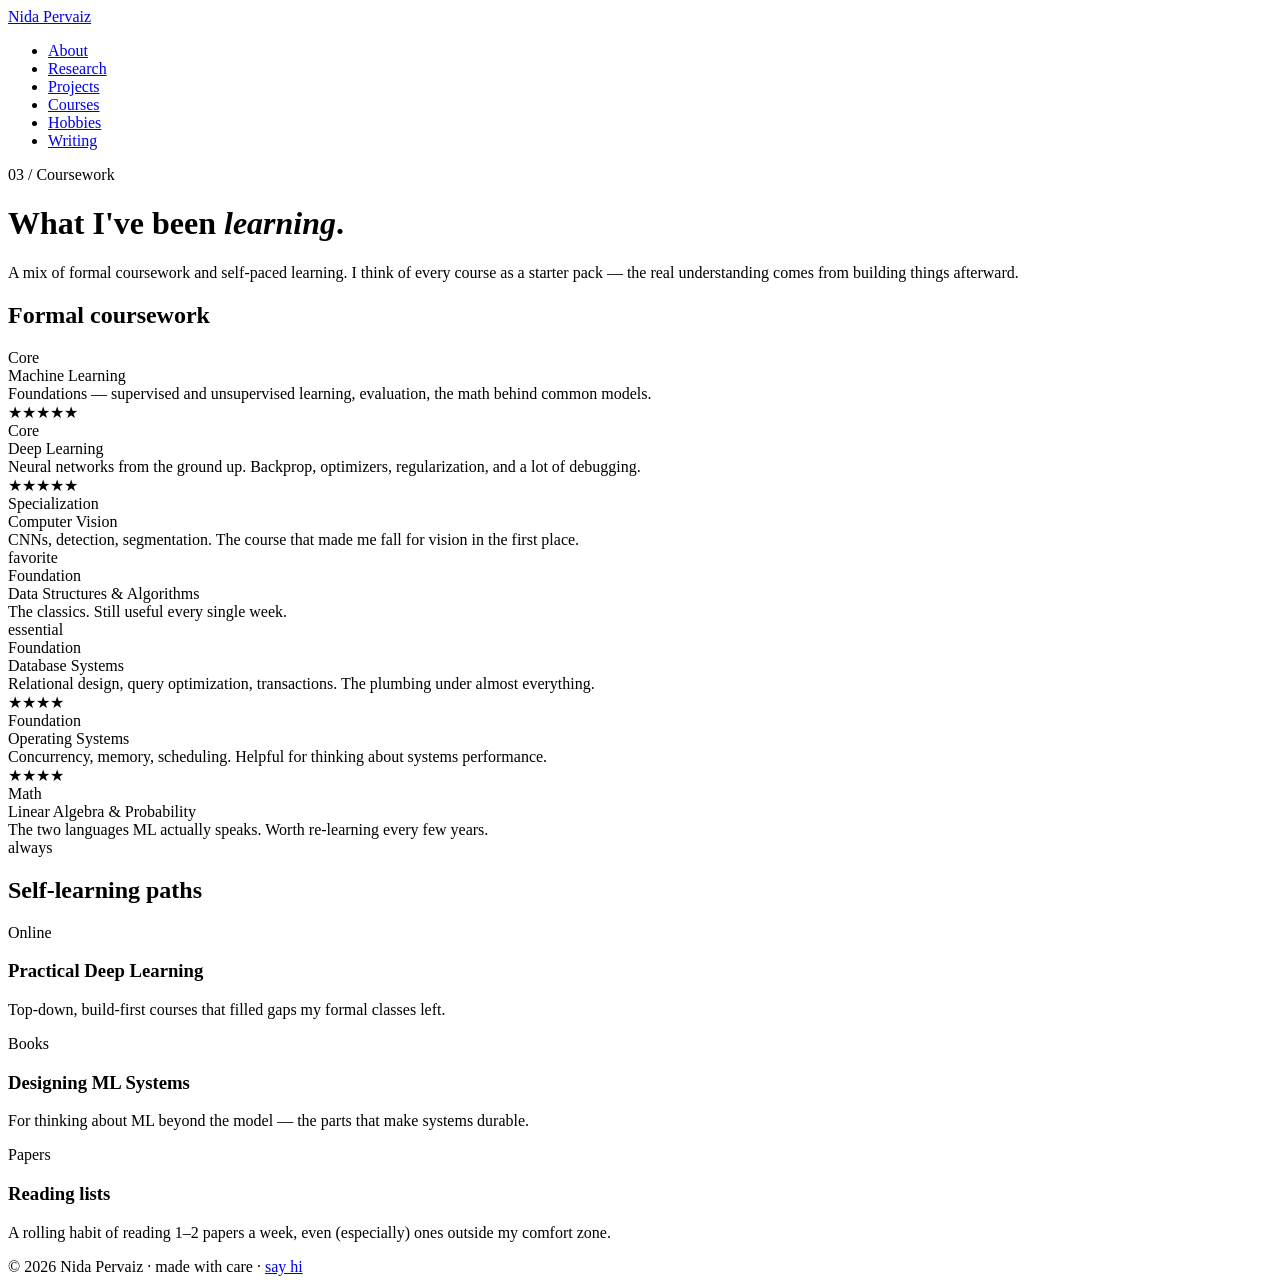
==== courses.html @ e3611ffe "Add files via upload" ====
<!DOCTYPE html>
<html lang="en">
<head>
  <meta charset="UTF-8">
  <meta name="viewport" content="width=device-width, initial-scale=1.0">
  <title>Courses — Nida Pervaiz</title>
  <link rel="stylesheet" href="styles.css">
</head>
<body>

  <nav class="nav">
    <a href="index.html" class="nav-logo"><span class="dot"></span> Nida Pervaiz</a>
    <ul class="nav-links">
      <li><a href="index.html">About</a></li>
      <li><a href="research.html">Research</a></li>
      <li><a href="projects.html">Projects</a></li>
      <li><a href="courses.html" class="active">Courses</a></li>
      <li><a href="hobbies.html">Hobbies</a></li>
      <li><a href="writing.html">Writing</a></li>
    </ul>
  </nav>

  <main>
    <span class="eyebrow fade-up">03 / Coursework</span>
    <h1 class="page-title fade-up">What I've been <em>learning</em>.</h1>
    <p class="lead fade-up">A mix of formal coursework and self-paced learning. I think of every course as a starter pack — the real understanding comes from building things afterward.</p>

    <h2>Formal coursework</h2>
    <div class="list-block fade-up">
      <div class="list-row">
        <div class="meta">Core</div>
        <div>
          <div class="title">Machine Learning</div>
          <div class="desc">Foundations — supervised and unsupervised learning, evaluation, the math behind common models.</div>
        </div>
        <div class="badge">★★★★★</div>
      </div>
      <div class="list-row">
        <div class="meta">Core</div>
        <div>
          <div class="title">Deep Learning</div>
          <div class="desc">Neural networks from the ground up. Backprop, optimizers, regularization, and a lot of debugging.</div>
        </div>
        <div class="badge">★★★★★</div>
      </div>
      <div class="list-row">
        <div class="meta">Specialization</div>
        <div>
          <div class="title">Computer Vision</div>
          <div class="desc">CNNs, detection, segmentation. The course that made me fall for vision in the first place.</div>
        </div>
        <div class="badge">favorite</div>
      </div>
      <div class="list-row">
        <div class="meta">Foundation</div>
        <div>
          <div class="title">Data Structures & Algorithms</div>
          <div class="desc">The classics. Still useful every single week.</div>
        </div>
        <div class="badge">essential</div>
      </div>
      <div class="list-row">
        <div class="meta">Foundation</div>
        <div>
          <div class="title">Database Systems</div>
          <div class="desc">Relational design, query optimization, transactions. The plumbing under almost everything.</div>
        </div>
        <div class="badge">★★★★</div>
      </div>
      <div class="list-row">
        <div class="meta">Foundation</div>
        <div>
          <div class="title">Operating Systems</div>
          <div class="desc">Concurrency, memory, scheduling. Helpful for thinking about systems performance.</div>
        </div>
        <div class="badge">★★★★</div>
      </div>
      <div class="list-row">
        <div class="meta">Math</div>
        <div>
          <div class="title">Linear Algebra & Probability</div>
          <div class="desc">The two languages ML actually speaks. Worth re-learning every few years.</div>
        </div>
        <div class="badge">always</div>
      </div>
    </div>

    <h2>Self-learning paths</h2>
    <div class="card-grid">
      <div class="card">
        <span class="tag">Online</span>
        <h3>Practical Deep Learning</h3>
        <p>Top-down, build-first courses that filled gaps my formal classes left.</p>
      </div>
      <div class="card teal">
        <span class="tag">Books</span>
        <h3>Designing ML Systems</h3>
        <p>For thinking about ML beyond the model — the parts that make systems durable.</p>
      </div>
      <div class="card yellow">
        <span class="tag">Papers</span>
        <h3>Reading lists</h3>
        <p>A rolling habit of reading 1–2 papers a week, even (especially) ones outside my comfort zone.</p>
      </div>
    </div>
  </main>

  <footer>
    © 2026 Nida Pervaiz · made with care ·
    <a href="mailto:nidapervaiz17@gmail.com">say hi</a>
  </footer>

</body>
</html>
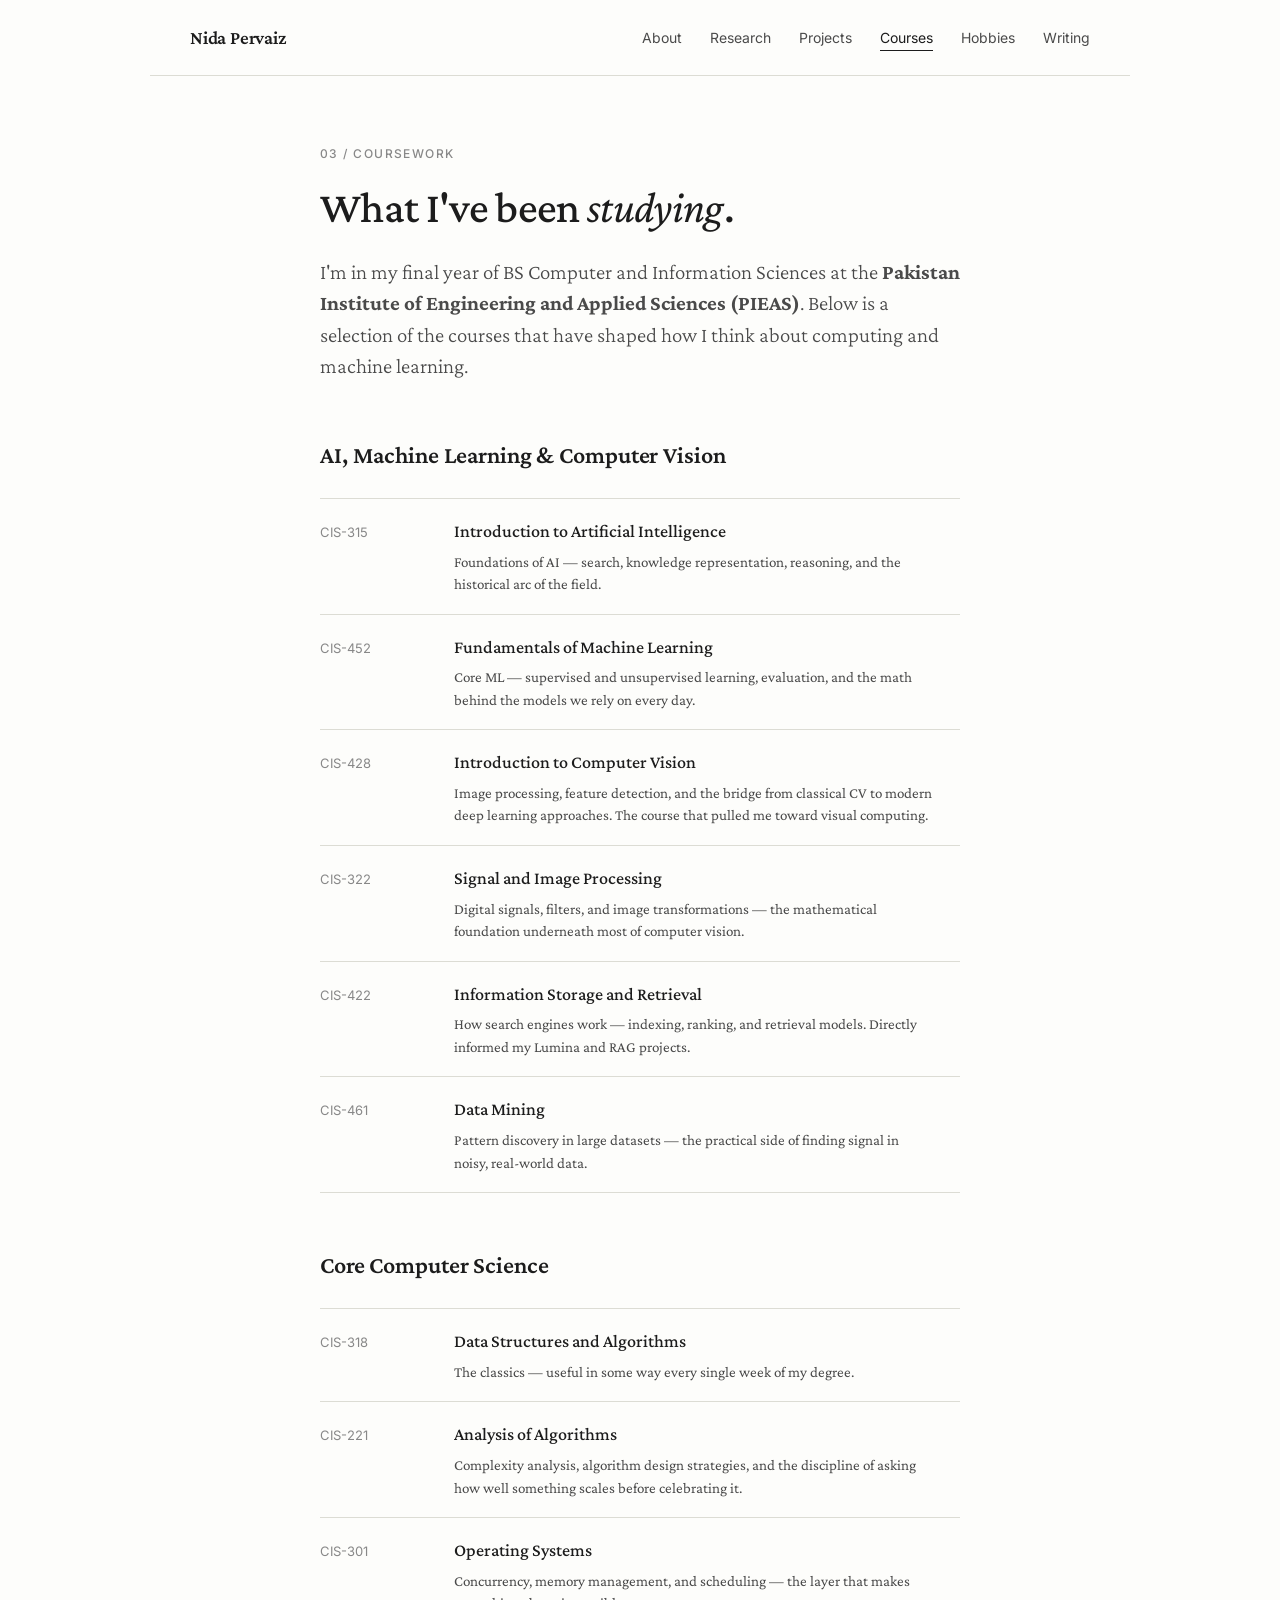
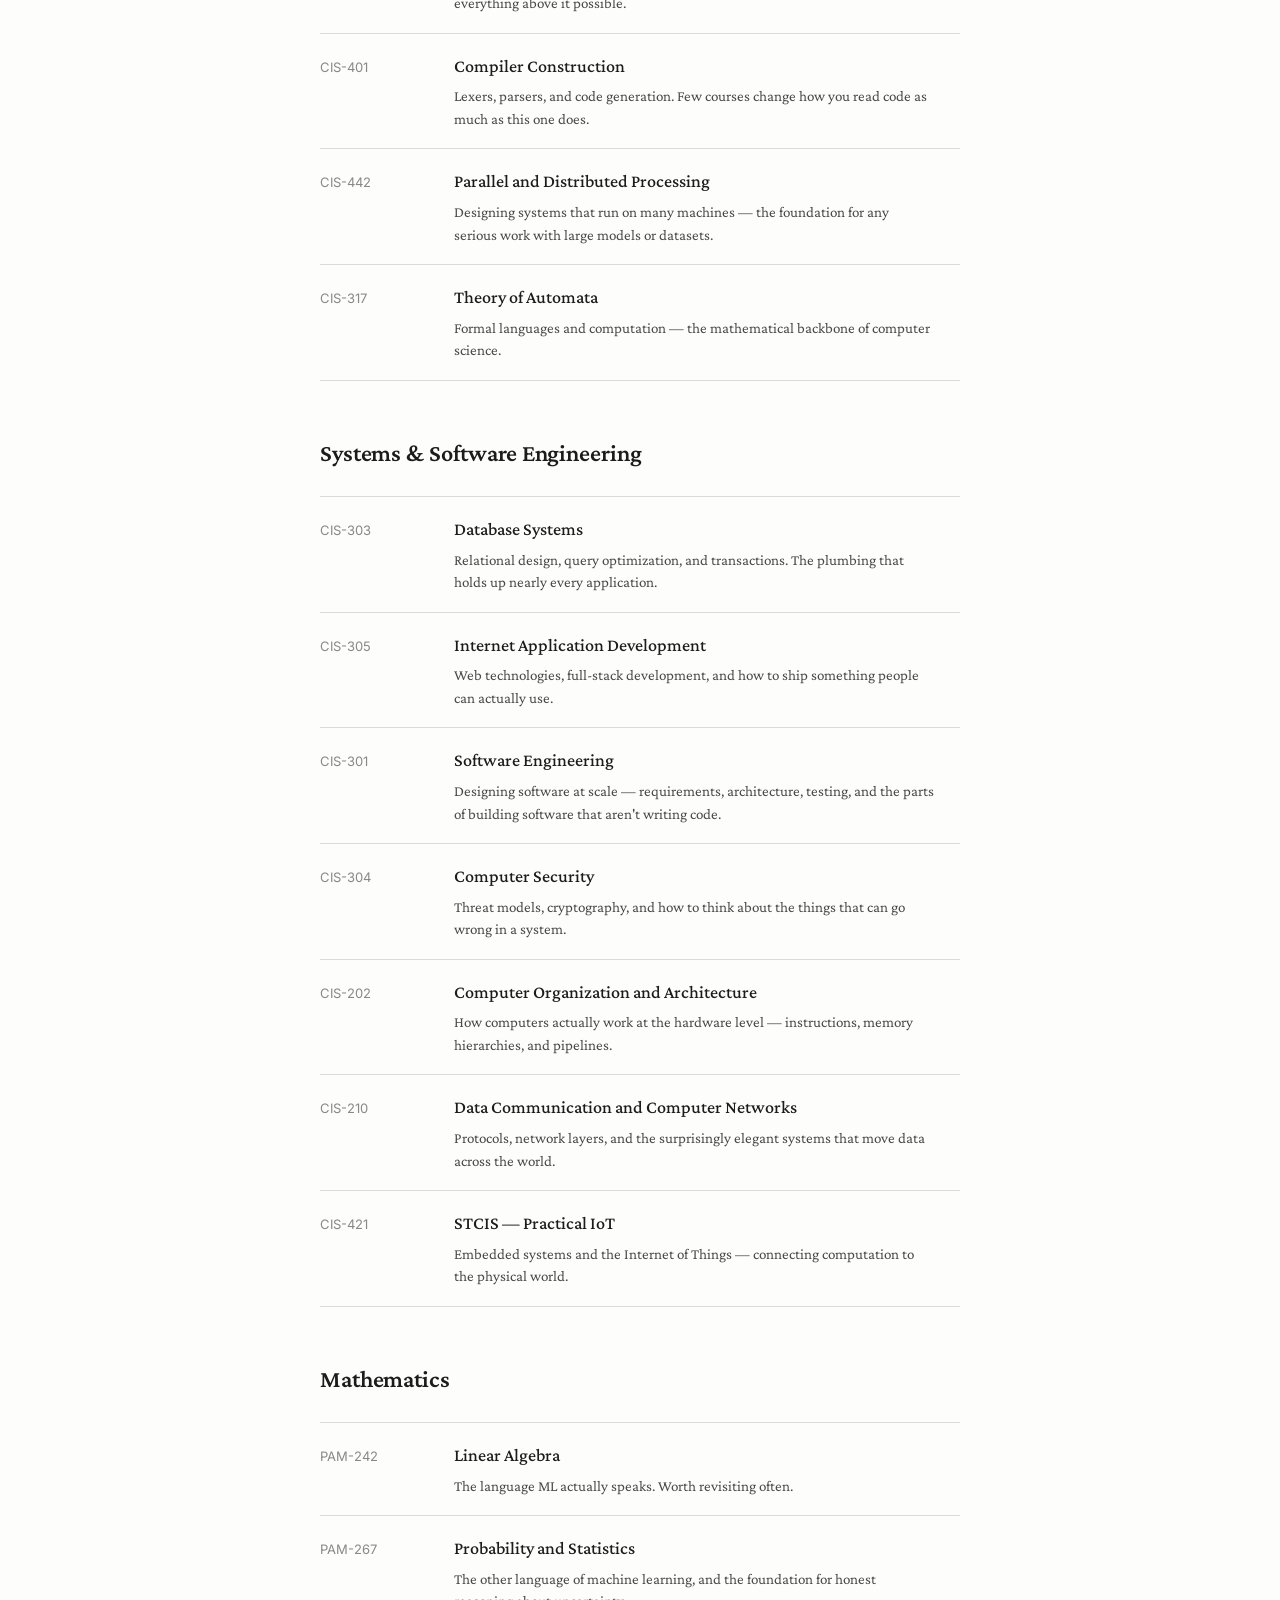
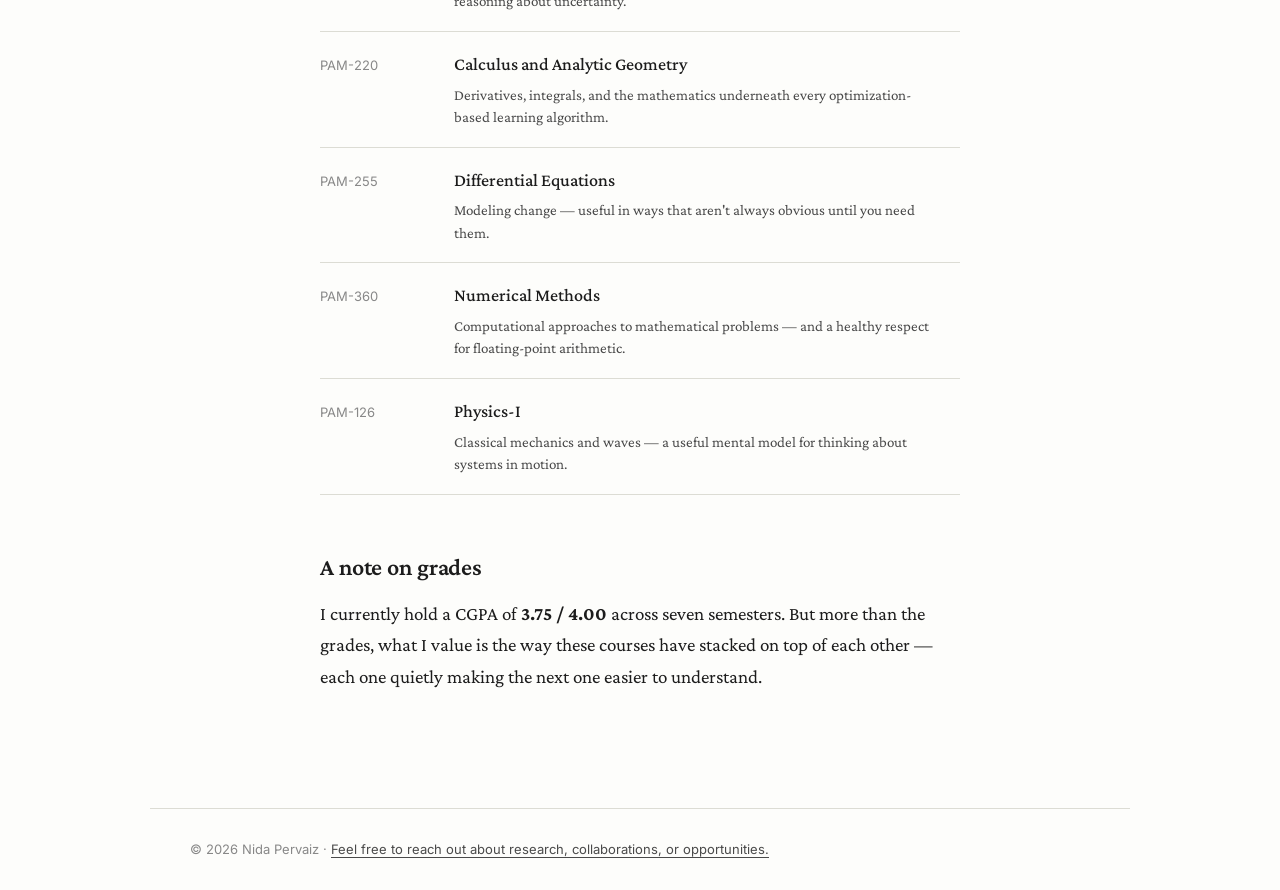
==== commit 1394cfe0: "Add files via upload" ====
--- a/courses.html
+++ b/courses.html
@@ -22,92 +22,207 @@
 
   <main>
     <span class="eyebrow fade-up">03 / Coursework</span>
-    <h1 class="page-title fade-up">What I've been <em>learning</em>.</h1>
-    <p class="lead fade-up">A mix of formal coursework and self-paced learning. I think of every course as a starter pack — the real understanding comes from building things afterward.</p>
-
-    <h2>Formal coursework</h2>
+    <h1 class="page-title fade-up">What I've been <em>studying</em>.</h1>
+    <p class="lead fade-up">I'm in my final year of BS Computer and Information Sciences at the <strong>Pakistan Institute of Engineering and Applied Sciences (PIEAS)</strong>. Below is a selection of the courses that have shaped how I think about computing and machine learning.</p>
+
+    <h2>AI, Machine Learning & Computer Vision</h2>
     <div class="list-block fade-up">
       <div class="list-row">
-        <div class="meta">Core</div>
-        <div>
-          <div class="title">Machine Learning</div>
-          <div class="desc">Foundations — supervised and unsupervised learning, evaluation, the math behind common models.</div>
-        </div>
-        <div class="badge">★★★★★</div>
-      </div>
-      <div class="list-row">
-        <div class="meta">Core</div>
-        <div>
-          <div class="title">Deep Learning</div>
-          <div class="desc">Neural networks from the ground up. Backprop, optimizers, regularization, and a lot of debugging.</div>
-        </div>
-        <div class="badge">★★★★★</div>
-      </div>
-      <div class="list-row">
-        <div class="meta">Specialization</div>
-        <div>
-          <div class="title">Computer Vision</div>
-          <div class="desc">CNNs, detection, segmentation. The course that made me fall for vision in the first place.</div>
-        </div>
-        <div class="badge">favorite</div>
-      </div>
-      <div class="list-row">
-        <div class="meta">Foundation</div>
-        <div>
-          <div class="title">Data Structures & Algorithms</div>
-          <div class="desc">The classics. Still useful every single week.</div>
-        </div>
-        <div class="badge">essential</div>
-      </div>
-      <div class="list-row">
-        <div class="meta">Foundation</div>
+        <div class="meta">CIS-315</div>
+        <div>
+          <div class="title">Introduction to Artificial Intelligence</div>
+          <div class="desc">Foundations of AI — search, knowledge representation, reasoning, and the historical arc of the field.</div>
+        </div>
+      </div>
+      <div class="list-row">
+        <div class="meta">CIS-452</div>
+        <div>
+          <div class="title">Fundamentals of Machine Learning</div>
+          <div class="desc">Core ML — supervised and unsupervised learning, evaluation, and the math behind the models we rely on every day.</div>
+        </div>
+      </div>
+      <div class="list-row">
+        <div class="meta">CIS-428</div>
+        <div>
+          <div class="title">Introduction to Computer Vision</div>
+          <div class="desc">Image processing, feature detection, and the bridge from classical CV to modern deep learning approaches. The course that pulled me toward visual computing.</div>
+        </div>
+      </div>
+      <div class="list-row">
+        <div class="meta">CIS-322</div>
+        <div>
+          <div class="title">Signal and Image Processing</div>
+          <div class="desc">Digital signals, filters, and image transformations — the mathematical foundation underneath most of computer vision.</div>
+        </div>
+      </div>
+      <div class="list-row">
+        <div class="meta">CIS-422</div>
+        <div>
+          <div class="title">Information Storage and Retrieval</div>
+          <div class="desc">How search engines work — indexing, ranking, and retrieval models. Directly informed my Lumina and RAG projects.</div>
+        </div>
+      </div>
+      <div class="list-row">
+        <div class="meta">CIS-461</div>
+        <div>
+          <div class="title">Data Mining</div>
+          <div class="desc">Pattern discovery in large datasets — the practical side of finding signal in noisy, real-world data.</div>
+        </div>
+      </div>
+    </div>
+
+    <h2>Core Computer Science</h2>
+    <div class="list-block">
+      <div class="list-row">
+        <div class="meta">CIS-318</div>
+        <div>
+          <div class="title">Data Structures and Algorithms</div>
+          <div class="desc">The classics — useful in some way every single week of my degree.</div>
+        </div>
+      </div>
+      <div class="list-row">
+        <div class="meta">CIS-221</div>
+        <div>
+          <div class="title">Analysis of Algorithms</div>
+          <div class="desc">Complexity analysis, algorithm design strategies, and the discipline of asking how well something scales before celebrating it.</div>
+        </div>
+      </div>
+      <div class="list-row">
+        <div class="meta">CIS-301</div>
+        <div>
+          <div class="title">Operating Systems</div>
+          <div class="desc">Concurrency, memory management, and scheduling — the layer that makes everything above it possible.</div>
+        </div>
+      </div>
+      <div class="list-row">
+        <div class="meta">CIS-401</div>
+        <div>
+          <div class="title">Compiler Construction</div>
+          <div class="desc">Lexers, parsers, and code generation. Few courses change how you read code as much as this one does.</div>
+        </div>
+      </div>
+      <div class="list-row">
+        <div class="meta">CIS-442</div>
+        <div>
+          <div class="title">Parallel and Distributed Processing</div>
+          <div class="desc">Designing systems that run on many machines — the foundation for any serious work with large models or datasets.</div>
+        </div>
+      </div>
+      <div class="list-row">
+        <div class="meta">CIS-317</div>
+        <div>
+          <div class="title">Theory of Automata</div>
+          <div class="desc">Formal languages and computation — the mathematical backbone of computer science.</div>
+        </div>
+      </div>
+    </div>
+
+    <h2>Systems & Software Engineering</h2>
+    <div class="list-block">
+      <div class="list-row">
+        <div class="meta">CIS-303</div>
         <div>
           <div class="title">Database Systems</div>
-          <div class="desc">Relational design, query optimization, transactions. The plumbing under almost everything.</div>
-        </div>
-        <div class="badge">★★★★</div>
-      </div>
-      <div class="list-row">
-        <div class="meta">Foundation</div>
-        <div>
-          <div class="title">Operating Systems</div>
-          <div class="desc">Concurrency, memory, scheduling. Helpful for thinking about systems performance.</div>
-        </div>
-        <div class="badge">★★★★</div>
-      </div>
-      <div class="list-row">
-        <div class="meta">Math</div>
-        <div>
-          <div class="title">Linear Algebra & Probability</div>
-          <div class="desc">The two languages ML actually speaks. Worth re-learning every few years.</div>
-        </div>
-        <div class="badge">always</div>
-      </div>
-    </div>
-
-    <h2>Self-learning paths</h2>
-    <div class="card-grid">
-      <div class="card">
-        <span class="tag">Online</span>
-        <h3>Practical Deep Learning</h3>
-        <p>Top-down, build-first courses that filled gaps my formal classes left.</p>
-      </div>
-      <div class="card teal">
-        <span class="tag">Books</span>
-        <h3>Designing ML Systems</h3>
-        <p>For thinking about ML beyond the model — the parts that make systems durable.</p>
-      </div>
-      <div class="card yellow">
-        <span class="tag">Papers</span>
-        <h3>Reading lists</h3>
-        <p>A rolling habit of reading 1–2 papers a week, even (especially) ones outside my comfort zone.</p>
-      </div>
-    </div>
+          <div class="desc">Relational design, query optimization, and transactions. The plumbing that holds up nearly every application.</div>
+        </div>
+      </div>
+      <div class="list-row">
+        <div class="meta">CIS-305</div>
+        <div>
+          <div class="title">Internet Application Development</div>
+          <div class="desc">Web technologies, full-stack development, and how to ship something people can actually use.</div>
+        </div>
+      </div>
+      <div class="list-row">
+        <div class="meta">CIS-301</div>
+        <div>
+          <div class="title">Software Engineering</div>
+          <div class="desc">Designing software at scale — requirements, architecture, testing, and the parts of building software that aren't writing code.</div>
+        </div>
+      </div>
+      <div class="list-row">
+        <div class="meta">CIS-304</div>
+        <div>
+          <div class="title">Computer Security</div>
+          <div class="desc">Threat models, cryptography, and how to think about the things that can go wrong in a system.</div>
+        </div>
+      </div>
+      <div class="list-row">
+        <div class="meta">CIS-202</div>
+        <div>
+          <div class="title">Computer Organization and Architecture</div>
+          <div class="desc">How computers actually work at the hardware level — instructions, memory hierarchies, and pipelines.</div>
+        </div>
+      </div>
+      <div class="list-row">
+        <div class="meta">CIS-210</div>
+        <div>
+          <div class="title">Data Communication and Computer Networks</div>
+          <div class="desc">Protocols, network layers, and the surprisingly elegant systems that move data across the world.</div>
+        </div>
+      </div>
+      <div class="list-row">
+        <div class="meta">CIS-421</div>
+        <div>
+          <div class="title">STCIS — Practical IoT</div>
+          <div class="desc">Embedded systems and the Internet of Things — connecting computation to the physical world.</div>
+        </div>
+      </div>
+    </div>
+
+    <h2>Mathematics</h2>
+    <div class="list-block">
+      <div class="list-row">
+        <div class="meta">PAM-242</div>
+        <div>
+          <div class="title">Linear Algebra</div>
+          <div class="desc">The language ML actually speaks. Worth revisiting often.</div>
+        </div>
+      </div>
+      <div class="list-row">
+        <div class="meta">PAM-267</div>
+        <div>
+          <div class="title">Probability and Statistics</div>
+          <div class="desc">The other language of machine learning, and the foundation for honest reasoning about uncertainty.</div>
+        </div>
+      </div>
+      <div class="list-row">
+        <div class="meta">PAM-220</div>
+        <div>
+          <div class="title">Calculus and Analytic Geometry</div>
+          <div class="desc">Derivatives, integrals, and the mathematics underneath every optimization-based learning algorithm.</div>
+        </div>
+      </div>
+      <div class="list-row">
+        <div class="meta">PAM-255</div>
+        <div>
+          <div class="title">Differential Equations</div>
+          <div class="desc">Modeling change — useful in ways that aren't always obvious until you need them.</div>
+        </div>
+      </div>
+      <div class="list-row">
+        <div class="meta">PAM-360</div>
+        <div>
+          <div class="title">Numerical Methods</div>
+          <div class="desc">Computational approaches to mathematical problems — and a healthy respect for floating-point arithmetic.</div>
+        </div>
+      </div>
+      <div class="list-row">
+        <div class="meta">PAM-126</div>
+        <div>
+          <div class="title">Physics-I</div>
+          <div class="desc">Classical mechanics and waves — a useful mental model for thinking about systems in motion.</div>
+        </div>
+      </div>
+    </div>
+
+    <h2>A note on grades</h2>
+    <p>I currently hold a CGPA of <strong>3.75 / 4.00</strong> across seven semesters. But more than the grades, what I value is the way these courses have stacked on top of each other — each one quietly making the next one easier to understand.</p>
   </main>
 
   <footer>
-    © 2026 Nida Pervaiz · made with care ·
-    <a href="mailto:nidapervaiz17@gmail.com">say hi</a>
+    © 2026 Nida Pervaiz · 
+    <a href="mailto:nidapervaiz17@gmail.com">Feel free to reach out about research, collaborations, or opportunities.</a>
   </footer>
 
 </body>
--- a/styles.css
+++ b/styles.css
@@ -0,0 +1,416 @@
+/* ============================================
+   Nida Pervaiz — personal site
+   Academic style: clean, serif, restrained
+   ============================================ */
+
+@import url('https://fonts.googleapis.com/css2?family=Crimson+Pro:ital,wght@0,300..700;1,300..700&family=Inter:wght@400;500;600&display=swap');
+
+:root {
+  --bg: #FDFDFB;
+  --paper: #FFFFFF;
+  --ink: #1C1C1C;
+  --ink-soft: #4A4A4A;
+  --ink-faded: #888888;
+
+  --accent: #8B0000;        /* deep maroon — the only real color */
+  --line: #DCDCD4;
+  --line-soft: #EFEFE9;
+
+  --font-serif: 'Crimson Pro', Georgia, 'Times New Roman', serif;
+  --font-sans: 'Inter', -apple-system, BlinkMacSystemFont, sans-serif;
+
+  --max-width: 720px;
+}
+
+* { box-sizing: border-box; margin: 0; padding: 0; }
+
+html { scroll-behavior: smooth; }
+
+body {
+  font-family: var(--font-serif);
+  background: var(--bg);
+  color: var(--ink);
+  font-size: 19px;
+  line-height: 1.65;
+  min-height: 100vh;
+  -webkit-font-smoothing: antialiased;
+  -moz-osx-font-smoothing: grayscale;
+}
+
+/* ============ NAV ============ */
+.nav {
+  border-bottom: 1px solid var(--line);
+  padding: 22px 40px;
+  display: flex;
+  align-items: center;
+  justify-content: space-between;
+  background: var(--bg);
+  max-width: 980px;
+  margin: 0 auto;
+}
+
+.nav-logo {
+  font-family: var(--font-serif);
+  font-weight: 600;
+  font-size: 19px;
+  letter-spacing: -0.01em;
+  text-decoration: none;
+  color: var(--ink);
+}
+
+.nav-logo .dot { display: none; }
+
+.nav-links {
+  display: flex;
+  gap: 28px;
+  list-style: none;
+  font-family: var(--font-sans);
+  font-size: 14px;
+  font-weight: 400;
+}
+.nav-links a {
+  text-decoration: none;
+  color: var(--ink-soft);
+  padding: 4px 0;
+  border-bottom: 1px solid transparent;
+  transition: color 0.15s ease, border-color 0.15s ease;
+}
+.nav-links a:hover { color: var(--ink); }
+.nav-links a.active {
+  color: var(--ink);
+  border-bottom-color: var(--ink);
+}
+
+/* ============ LAYOUT ============ */
+main {
+  max-width: var(--max-width);
+  margin: 0 auto;
+  padding: 60px 40px 100px;
+}
+
+.eyebrow {
+  font-family: var(--font-sans);
+  font-size: 12px;
+  letter-spacing: 0.12em;
+  text-transform: uppercase;
+  color: var(--ink-faded);
+  margin-bottom: 18px;
+  display: inline-block;
+  font-weight: 500;
+}
+
+h1.page-title {
+  font-family: var(--font-serif);
+  font-weight: 500;
+  font-size: 44px;
+  line-height: 1.15;
+  letter-spacing: -0.015em;
+  margin-bottom: 24px;
+  color: var(--ink);
+}
+h1.page-title em {
+  font-style: italic;
+  font-weight: 400;
+  color: var(--ink);
+}
+
+h2 {
+  font-family: var(--font-serif);
+  font-weight: 600;
+  font-size: 24px;
+  letter-spacing: -0.005em;
+  margin: 56px 0 16px;
+  line-height: 1.3;
+  color: var(--ink);
+}
+
+h3 {
+  font-family: var(--font-serif);
+  font-weight: 600;
+  font-size: 18px;
+  margin-bottom: 6px;
+  color: var(--ink);
+}
+
+p {
+  margin-bottom: 16px;
+  max-width: 65ch;
+  color: var(--ink);
+}
+
+a {
+  color: var(--accent);
+  text-decoration: underline;
+  text-decoration-thickness: 1px;
+  text-underline-offset: 3px;
+  transition: opacity 0.15s ease;
+}
+a:hover { opacity: 0.7; }
+
+.lead {
+  font-size: 21px;
+  line-height: 1.5;
+  color: var(--ink-soft);
+  max-width: 60ch;
+  margin-bottom: 36px;
+  font-weight: 300;
+}
+
+/* ============ HOME HERO (simplified) ============ */
+.hero {
+  padding: 30px 0 20px;
+}
+.hero-grid {
+  display: block;
+}
+.hero-blob {
+  display: none;
+}
+
+/* ============ MARQUEE removed ============ */
+.marquee { display: none; }
+
+/* ============ CARDS — restrained ============ */
+.card-grid {
+  display: grid;
+  grid-template-columns: 1fr 1fr;
+  gap: 0;
+  margin: 32px 0;
+  border-top: 1px solid var(--line);
+}
+
+.card {
+  background: transparent;
+  border: none;
+  border-bottom: 1px solid var(--line);
+  border-right: 1px solid var(--line);
+  border-radius: 0;
+  padding: 24px 24px 24px 0;
+  box-shadow: none;
+  text-decoration: none !important;
+  color: var(--ink) !important;
+  transition: background 0.2s ease;
+}
+.card:nth-child(2n) { border-right: none; padding-right: 0; padding-left: 24px; }
+.card:hover {
+  background: var(--line-soft);
+  transform: none;
+  box-shadow: none;
+}
+.card .tag {
+  font-family: var(--font-sans);
+  font-size: 11px;
+  font-weight: 500;
+  letter-spacing: 0.1em;
+  text-transform: uppercase;
+  color: var(--ink-faded);
+  background: transparent !important;
+  padding: 0;
+  border-radius: 0;
+  display: block;
+  margin-bottom: 10px;
+}
+.card.teal .tag,
+.card.purple .tag,
+.card.yellow .tag { background: transparent !important; }
+
+.card h3 {
+  font-size: 19px;
+  margin-bottom: 6px;
+}
+.card p {
+  font-size: 15px;
+  color: var(--ink-soft);
+  margin: 0;
+  line-height: 1.5;
+}
+
+/* ============ LISTS ============ */
+.list-block {
+  border-top: 1px solid var(--line);
+  margin-top: 28px;
+}
+.list-row {
+  display: grid;
+  grid-template-columns: 110px 1fr auto;
+  gap: 24px;
+  padding: 18px 0;
+  border-bottom: 1px solid var(--line);
+  align-items: baseline;
+  transition: none;
+}
+.list-row:hover {
+  padding-left: 0;
+  background: transparent;
+}
+.list-row .meta {
+  font-family: var(--font-sans);
+  font-size: 13px;
+  color: var(--ink-faded);
+  font-weight: 400;
+}
+.list-row .title {
+  font-family: var(--font-serif);
+  font-size: 18px;
+  font-weight: 500;
+  color: var(--ink);
+}
+.list-row .desc {
+  font-size: 15px;
+  color: var(--ink-soft);
+  margin-top: 4px;
+  max-width: 60ch;
+  line-height: 1.5;
+}
+.list-row .badge {
+  font-family: var(--font-sans);
+  font-size: 12px;
+  padding: 0;
+  border: none;
+  border-radius: 0;
+  white-space: nowrap;
+  color: var(--ink-faded);
+  font-weight: 400;
+}
+
+/* ============ FACTS — minimal ============ */
+.facts {
+  display: grid;
+  grid-template-columns: repeat(auto-fit, minmax(140px, 1fr));
+  gap: 20px;
+  margin: 32px 0;
+  border-top: 1px solid var(--line);
+  border-bottom: 1px solid var(--line);
+  padding: 24px 0;
+}
+.fact {
+  border: none;
+  border-radius: 0;
+  padding: 0;
+  background: transparent;
+}
+.fact .num {
+  font-family: var(--font-serif);
+  font-style: italic;
+  font-size: 32px;
+  font-weight: 500;
+  line-height: 1;
+  color: var(--ink);
+  display: block;
+  margin-bottom: 6px;
+}
+.fact .label {
+  font-family: var(--font-sans);
+  font-size: 11px;
+  text-transform: uppercase;
+  letter-spacing: 0.1em;
+  color: var(--ink-faded);
+}
+
+/* ============ HOBBIES — minimal grid ============ */
+.hobby-grid {
+  display: grid;
+  grid-template-columns: repeat(auto-fit, minmax(220px, 1fr));
+  gap: 0;
+  margin-top: 32px;
+  border-top: 1px solid var(--line);
+  border-left: 1px solid var(--line);
+}
+.hobby {
+  aspect-ratio: auto;
+  border: none;
+  border-right: 1px solid var(--line);
+  border-bottom: 1px solid var(--line);
+  border-radius: 0;
+  padding: 24px;
+  display: flex;
+  flex-direction: column;
+  gap: 12px;
+  transition: background 0.2s ease;
+  box-shadow: none;
+  background: transparent !important;
+  color: var(--ink) !important;
+}
+.hobby:hover {
+  transform: none;
+  background: var(--line-soft) !important;
+}
+.hobby:nth-child(2n):hover { transform: none; }
+
+.hobby .emoji { font-size: 26px; line-height: 1; }
+.hobby h3 { margin: 0; font-size: 17px; }
+.hobby p {
+  font-size: 14px;
+  color: var(--ink-soft) !important;
+  margin: 0;
+  line-height: 1.5;
+}
+
+.hobby.h1, .hobby.h2, .hobby.h3,
+.hobby.h4, .hobby.h5, .hobby.h6 {
+  background: transparent !important;
+  color: var(--ink) !important;
+}
+.hobby.h1 p, .hobby.h2 p, .hobby.h3 p,
+.hobby.h4 p, .hobby.h5 p, .hobby.h6 p {
+  color: var(--ink-soft) !important;
+}
+
+/* ============ BLOG ============ */
+.post-list .list-row { grid-template-columns: 130px 1fr; }
+.post-list .meta { color: var(--ink-faded); font-weight: 400; }
+
+/* ============ FOOTER ============ */
+footer {
+  border-top: 1px solid var(--line);
+  padding: 30px 40px;
+  text-align: left;
+  font-family: var(--font-sans);
+  font-size: 13px;
+  color: var(--ink-faded);
+  max-width: 980px;
+  margin: 0 auto;
+}
+footer a {
+  color: var(--ink-soft);
+  margin-right: 16px;
+  margin-left: 0;
+}
+
+/* ============ ANIMATIONS — gentle ============ */
+.fade-up {
+  animation: fadeIn 0.4s ease-out backwards;
+}
+.fade-up:nth-child(1) { animation-delay: 0.0s; }
+.fade-up:nth-child(2) { animation-delay: 0.05s; }
+.fade-up:nth-child(3) { animation-delay: 0.1s; }
+.fade-up:nth-child(4) { animation-delay: 0.15s; }
+.fade-up:nth-child(5) { animation-delay: 0.2s; }
+@keyframes fadeIn {
+  from { opacity: 0; }
+  to   { opacity: 1; }
+}
+
+/* ============ RESPONSIVE ============ */
+@media (max-width: 720px) {
+  .nav {
+    padding: 18px 24px;
+    flex-direction: column;
+    gap: 16px;
+    align-items: flex-start;
+  }
+  .nav-links { font-size: 13px; gap: 18px; flex-wrap: wrap; }
+  main { padding: 40px 24px 80px; }
+  h1.page-title { font-size: 32px; }
+  .lead { font-size: 18px; }
+  body { font-size: 17px; }
+
+  .card-grid { grid-template-columns: 1fr; }
+  .card { border-right: none !important; padding: 20px 0 !important; }
+  .list-row { grid-template-columns: 1fr; gap: 4px; padding: 14px 0; }
+  .list-row .meta { font-size: 12px; }
+  .list-row .badge { justify-self: start; margin-top: 4px; }
+  .hobby-grid { grid-template-columns: 1fr; border-left: none; }
+  .hobby { border-right: none; }
+  footer { padding: 24px; }
+}
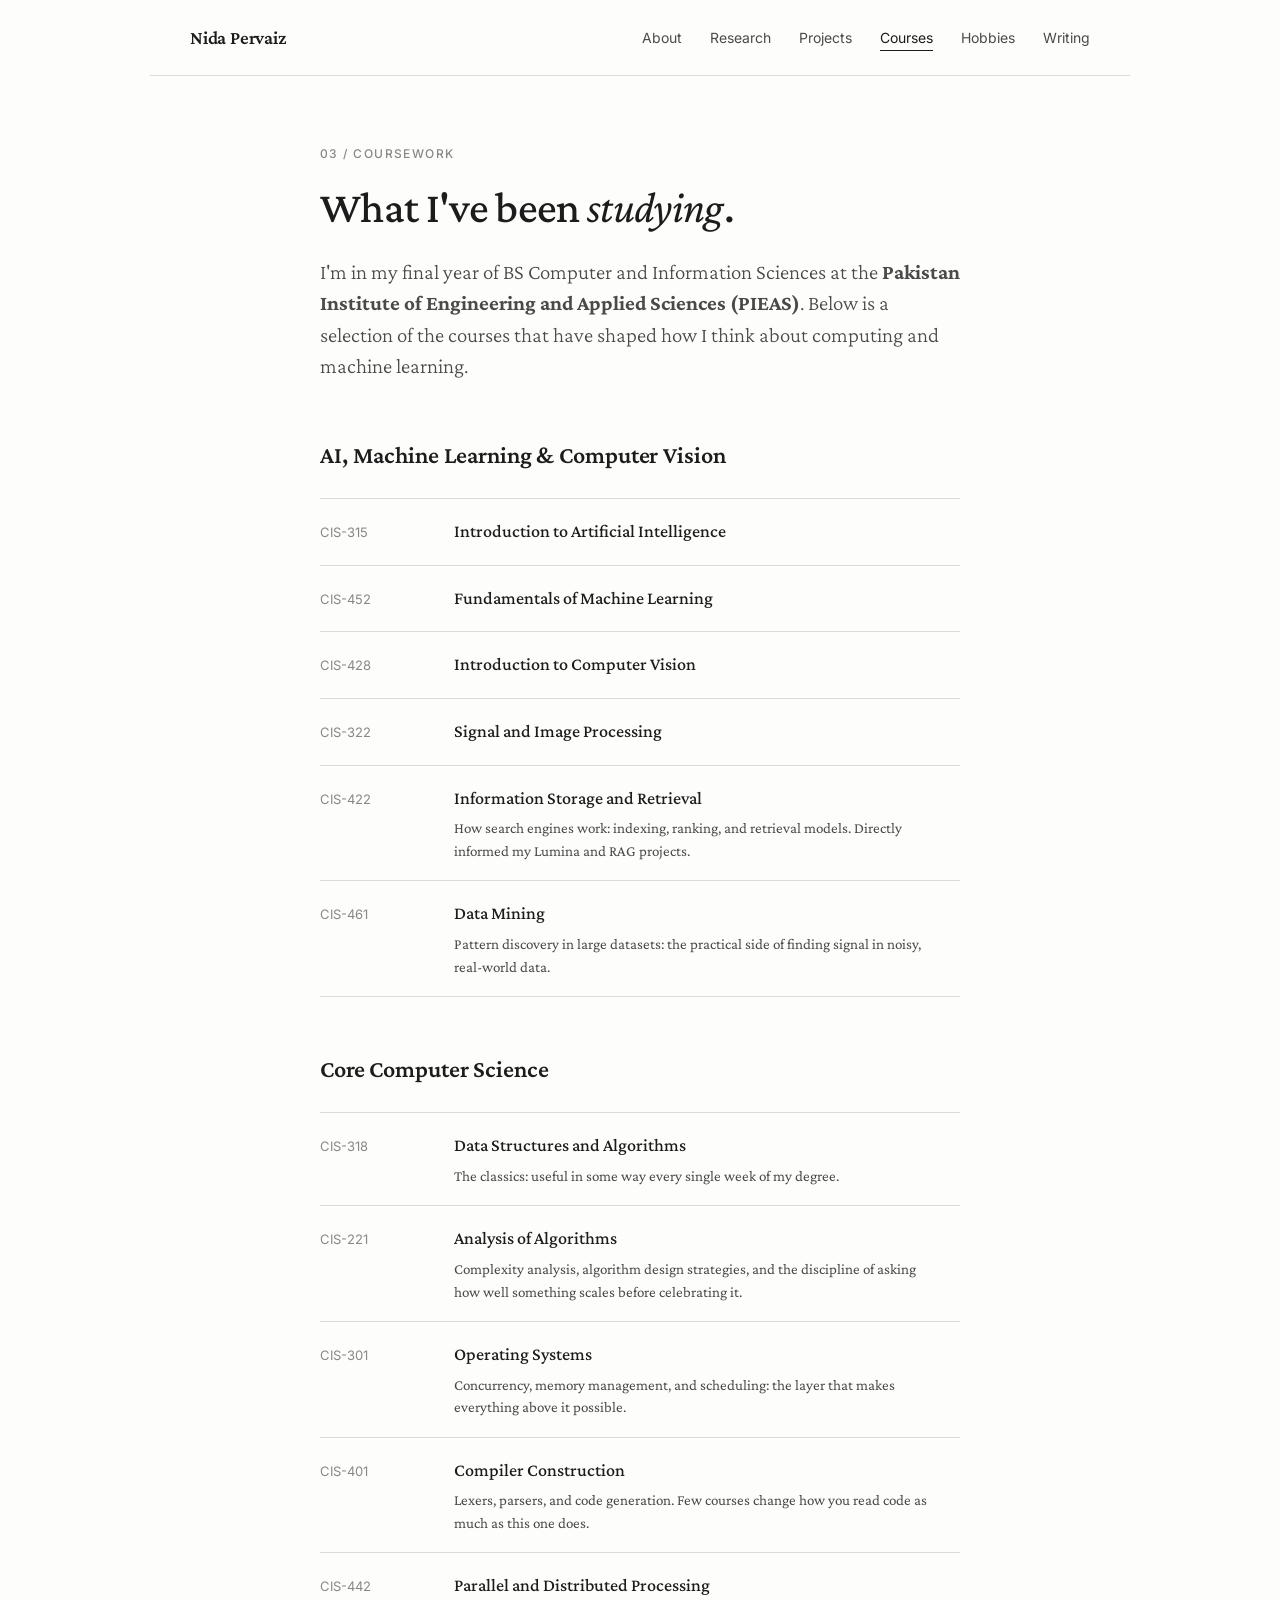
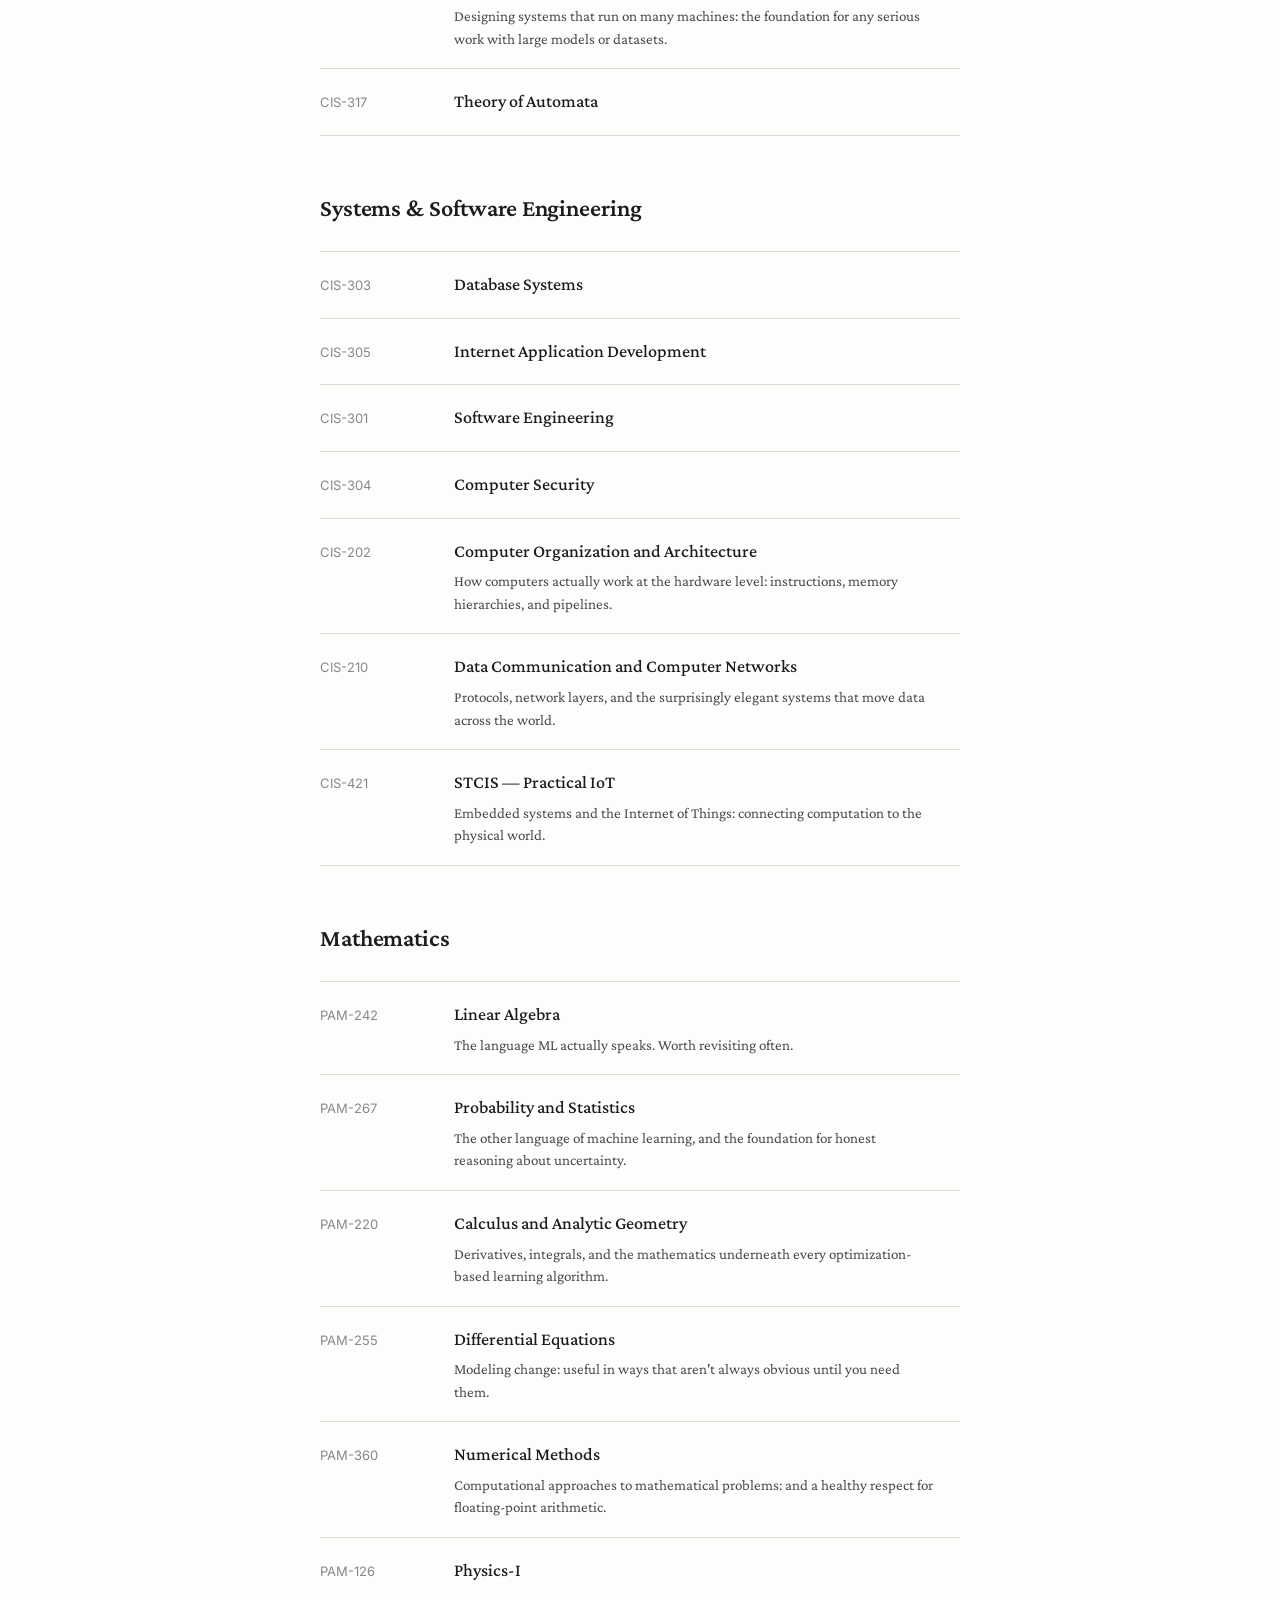
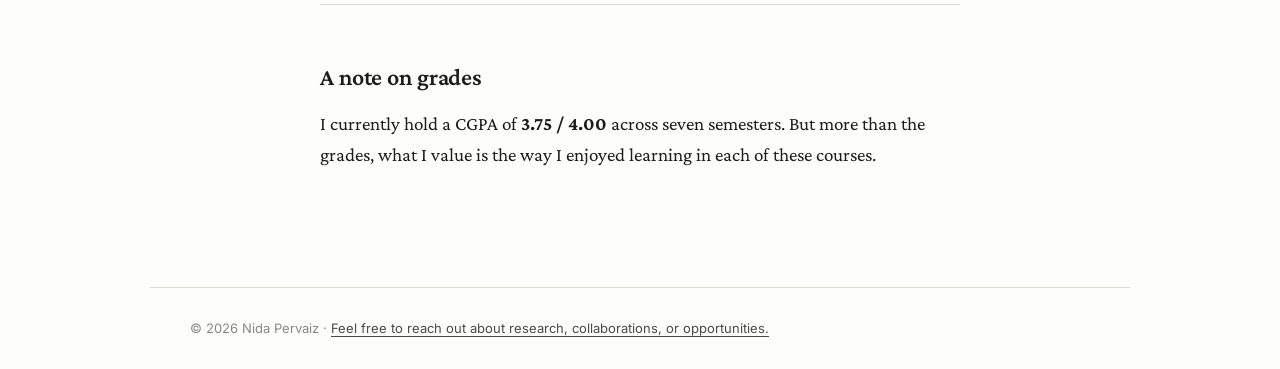
==== commit 7d1db26d: "Update course descriptions and improve wording" ====
--- a/courses.html
+++ b/courses.html
@@ -31,42 +31,42 @@
         <div class="meta">CIS-315</div>
         <div>
           <div class="title">Introduction to Artificial Intelligence</div>
-          <div class="desc">Foundations of AI — search, knowledge representation, reasoning, and the historical arc of the field.</div>
+         
         </div>
       </div>
       <div class="list-row">
         <div class="meta">CIS-452</div>
         <div>
           <div class="title">Fundamentals of Machine Learning</div>
-          <div class="desc">Core ML — supervised and unsupervised learning, evaluation, and the math behind the models we rely on every day.</div>
+          
         </div>
       </div>
       <div class="list-row">
         <div class="meta">CIS-428</div>
         <div>
           <div class="title">Introduction to Computer Vision</div>
-          <div class="desc">Image processing, feature detection, and the bridge from classical CV to modern deep learning approaches. The course that pulled me toward visual computing.</div>
+          <!-- <div class="desc">Image processing, feature detection, and the bridge from classical CV to modern deep learning approaches. The course that pulled me toward visual computing.</div> -->
         </div>
       </div>
       <div class="list-row">
         <div class="meta">CIS-322</div>
         <div>
           <div class="title">Signal and Image Processing</div>
-          <div class="desc">Digital signals, filters, and image transformations — the mathematical foundation underneath most of computer vision.</div>
+         <!-- <div class="desc">Digital signals, filters, and image transformations — the mathematical foundation underneath most of computer vision.</div> -->
         </div>
       </div>
       <div class="list-row">
         <div class="meta">CIS-422</div>
         <div>
           <div class="title">Information Storage and Retrieval</div>
-          <div class="desc">How search engines work — indexing, ranking, and retrieval models. Directly informed my Lumina and RAG projects.</div>
+           <div class="desc">How search engines work: indexing, ranking, and retrieval models. Directly informed my Lumina and RAG projects.</div> 
         </div>
       </div>
       <div class="list-row">
         <div class="meta">CIS-461</div>
         <div>
           <div class="title">Data Mining</div>
-          <div class="desc">Pattern discovery in large datasets — the practical side of finding signal in noisy, real-world data.</div>
+          <div class="desc">Pattern discovery in large datasets: the practical side of finding signal in noisy, real-world data.</div>
         </div>
       </div>
     </div>
@@ -77,7 +77,7 @@
         <div class="meta">CIS-318</div>
         <div>
           <div class="title">Data Structures and Algorithms</div>
-          <div class="desc">The classics — useful in some way every single week of my degree.</div>
+          <div class="desc">The classics: useful in some way every single week of my degree.</div>
         </div>
       </div>
       <div class="list-row">
@@ -91,7 +91,7 @@
         <div class="meta">CIS-301</div>
         <div>
           <div class="title">Operating Systems</div>
-          <div class="desc">Concurrency, memory management, and scheduling — the layer that makes everything above it possible.</div>
+          <div class="desc">Concurrency, memory management, and scheduling: the layer that makes everything above it possible.</div>
         </div>
       </div>
       <div class="list-row">
@@ -105,14 +105,14 @@
         <div class="meta">CIS-442</div>
         <div>
           <div class="title">Parallel and Distributed Processing</div>
-          <div class="desc">Designing systems that run on many machines — the foundation for any serious work with large models or datasets.</div>
+          <div class="desc">Designing systems that run on many machines: the foundation for any serious work with large models or datasets.</div>
         </div>
       </div>
       <div class="list-row">
         <div class="meta">CIS-317</div>
         <div>
           <div class="title">Theory of Automata</div>
-          <div class="desc">Formal languages and computation — the mathematical backbone of computer science.</div>
+        
         </div>
       </div>
     </div>
@@ -123,35 +123,35 @@
         <div class="meta">CIS-303</div>
         <div>
           <div class="title">Database Systems</div>
-          <div class="desc">Relational design, query optimization, and transactions. The plumbing that holds up nearly every application.</div>
+         <!-- <div class="desc">Relational design, query optimization, and transactions. The plumbing that holds up nearly every application.</div> -->
         </div>
       </div>
       <div class="list-row">
         <div class="meta">CIS-305</div>
         <div>
           <div class="title">Internet Application Development</div>
-          <div class="desc">Web technologies, full-stack development, and how to ship something people can actually use.</div>
+         <!-- <div class="desc">Web technologies, full-stack development, and how to ship something people can actually use.</div> -->
         </div>
       </div>
       <div class="list-row">
         <div class="meta">CIS-301</div>
         <div>
           <div class="title">Software Engineering</div>
-          <div class="desc">Designing software at scale — requirements, architecture, testing, and the parts of building software that aren't writing code.</div>
+        <!--  <div class="desc">Designing software at scale — requirements, architecture, testing, and the parts of building software that aren't writing code.</div> -->
         </div>
       </div>
       <div class="list-row">
         <div class="meta">CIS-304</div>
         <div>
           <div class="title">Computer Security</div>
-          <div class="desc">Threat models, cryptography, and how to think about the things that can go wrong in a system.</div>
+         <!-- <div class="desc">Threat models, cryptography, and how to think about the things that can go wrong in a system.</div> -->
         </div>
       </div>
       <div class="list-row">
         <div class="meta">CIS-202</div>
         <div>
           <div class="title">Computer Organization and Architecture</div>
-          <div class="desc">How computers actually work at the hardware level — instructions, memory hierarchies, and pipelines.</div>
+          <div class="desc">How computers actually work at the hardware level: instructions, memory hierarchies, and pipelines.</div>
         </div>
       </div>
       <div class="list-row">
@@ -165,7 +165,7 @@
         <div class="meta">CIS-421</div>
         <div>
           <div class="title">STCIS — Practical IoT</div>
-          <div class="desc">Embedded systems and the Internet of Things — connecting computation to the physical world.</div>
+          <div class="desc">Embedded systems and the Internet of Things: connecting computation to the physical world.</div>
         </div>
       </div>
     </div>
@@ -197,27 +197,27 @@
         <div class="meta">PAM-255</div>
         <div>
           <div class="title">Differential Equations</div>
-          <div class="desc">Modeling change — useful in ways that aren't always obvious until you need them.</div>
+          <div class="desc">Modeling change: useful in ways that aren't always obvious until you need them.</div>
         </div>
       </div>
       <div class="list-row">
         <div class="meta">PAM-360</div>
         <div>
           <div class="title">Numerical Methods</div>
-          <div class="desc">Computational approaches to mathematical problems — and a healthy respect for floating-point arithmetic.</div>
+          <div class="desc">Computational approaches to mathematical problems: and a healthy respect for floating-point arithmetic.</div>
         </div>
       </div>
       <div class="list-row">
         <div class="meta">PAM-126</div>
         <div>
           <div class="title">Physics-I</div>
-          <div class="desc">Classical mechanics and waves — a useful mental model for thinking about systems in motion.</div>
+        <!--  <div class="desc">Classical mechanics and waves: a useful mental model for thinking about systems in motion.</div> -->
         </div>
       </div>
     </div>
 
     <h2>A note on grades</h2>
-    <p>I currently hold a CGPA of <strong>3.75 / 4.00</strong> across seven semesters. But more than the grades, what I value is the way these courses have stacked on top of each other — each one quietly making the next one easier to understand.</p>
+    <p>I currently hold a CGPA of <strong>3.75 / 4.00</strong> across seven semesters. But more than the grades, what I value is the way I enjoyed learning in each of these courses. </p>
   </main>
 
   <footer>
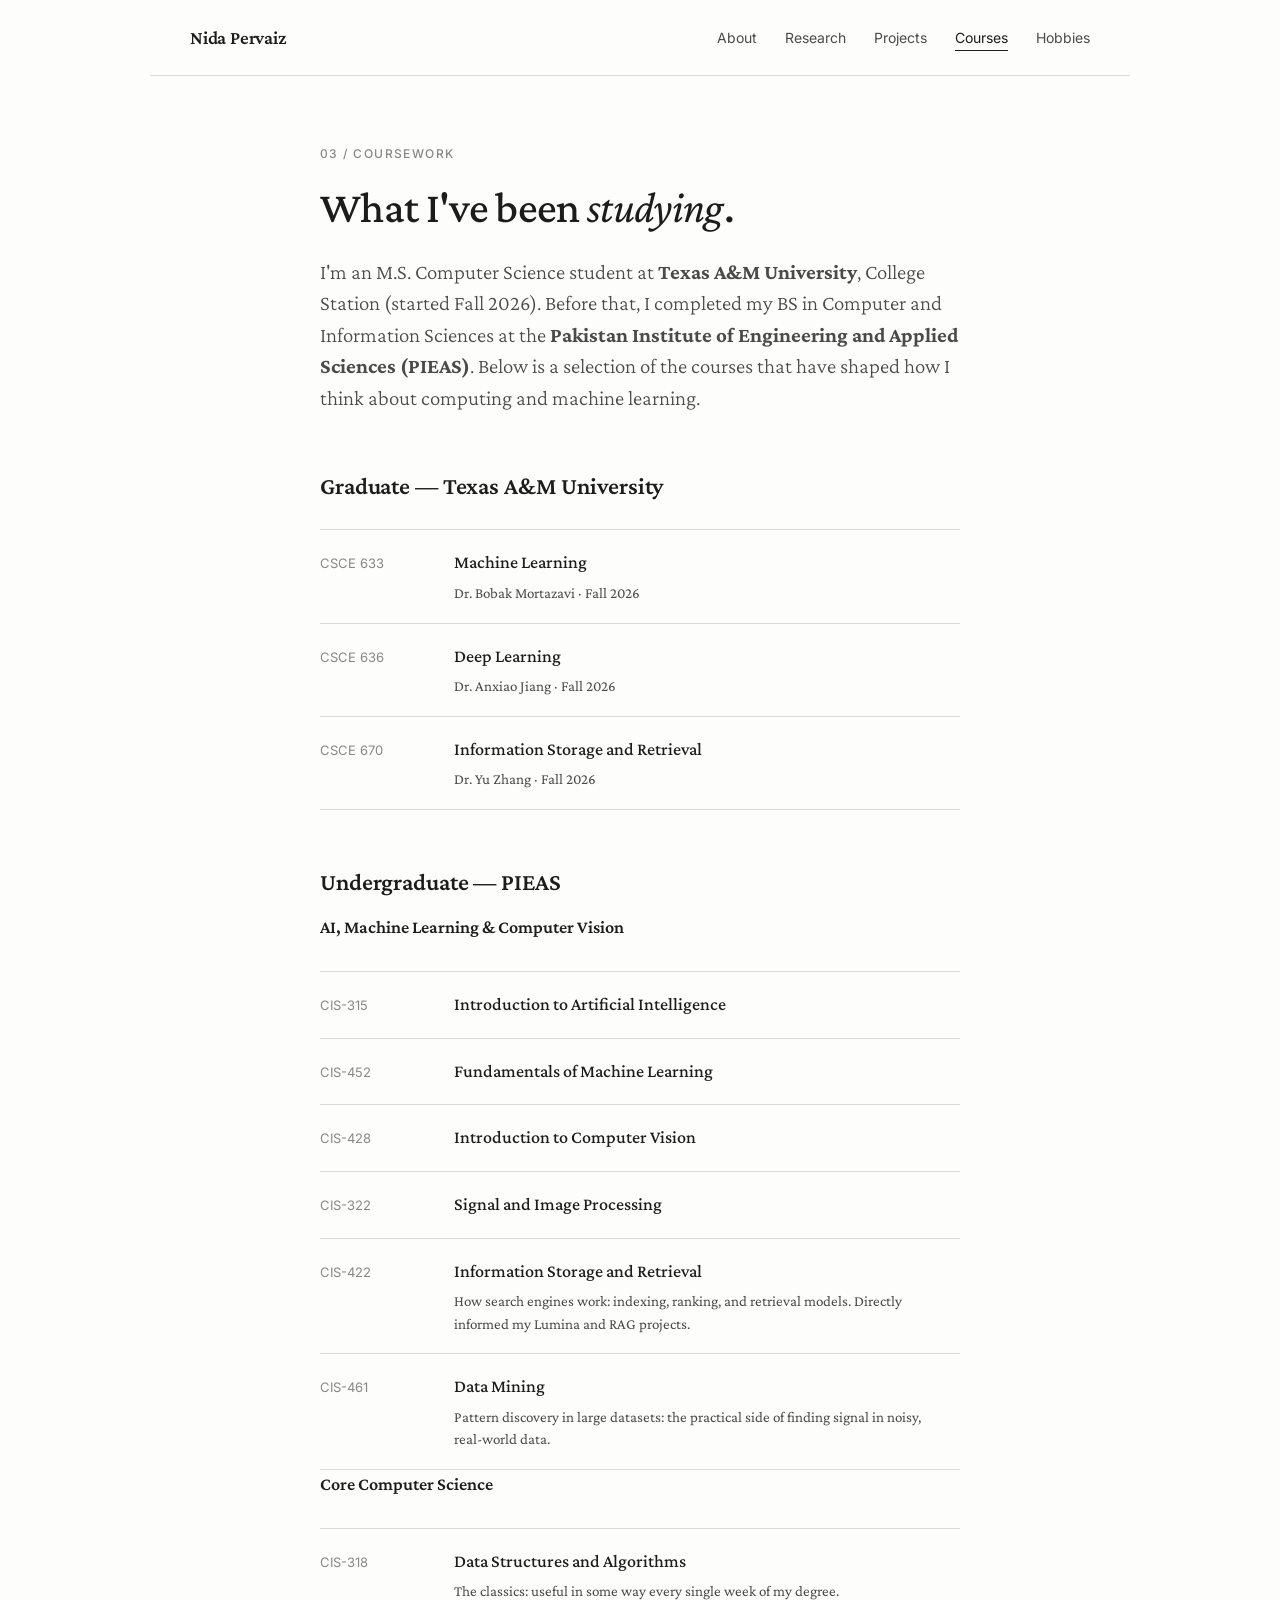
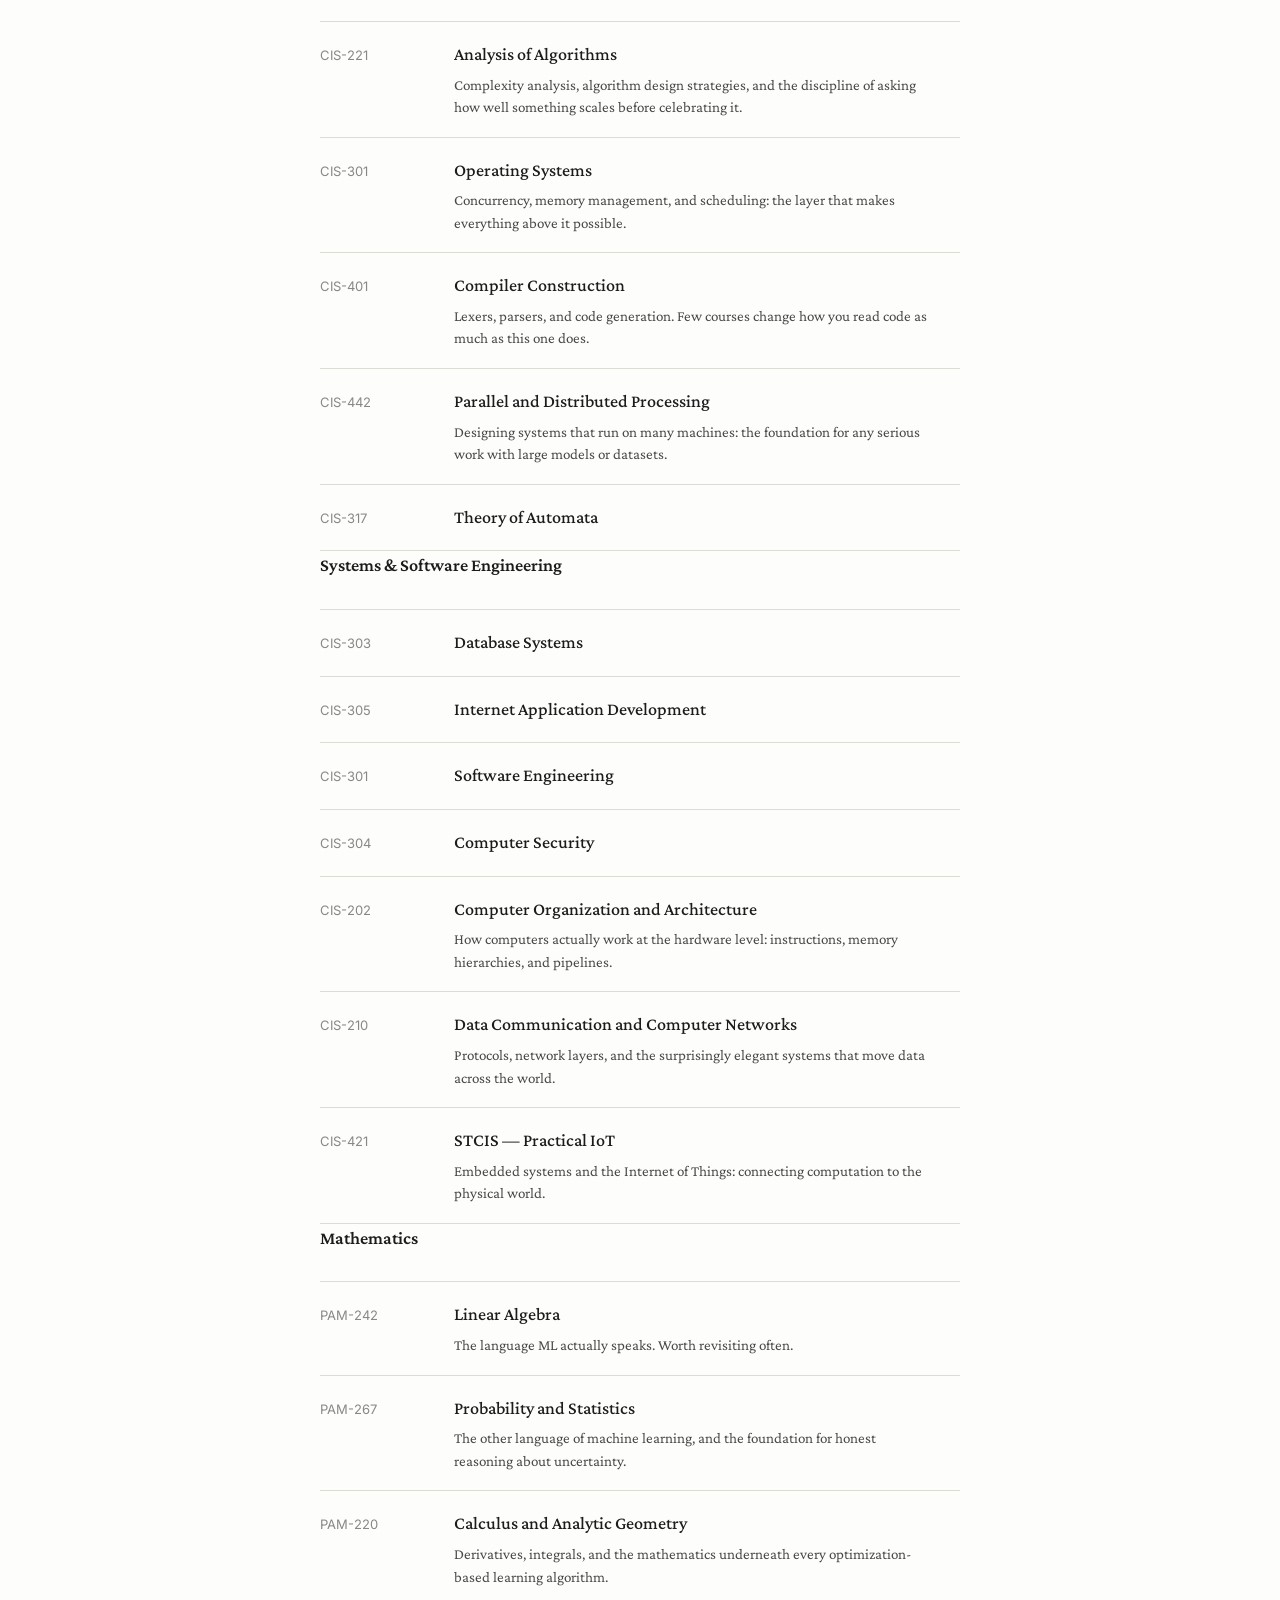
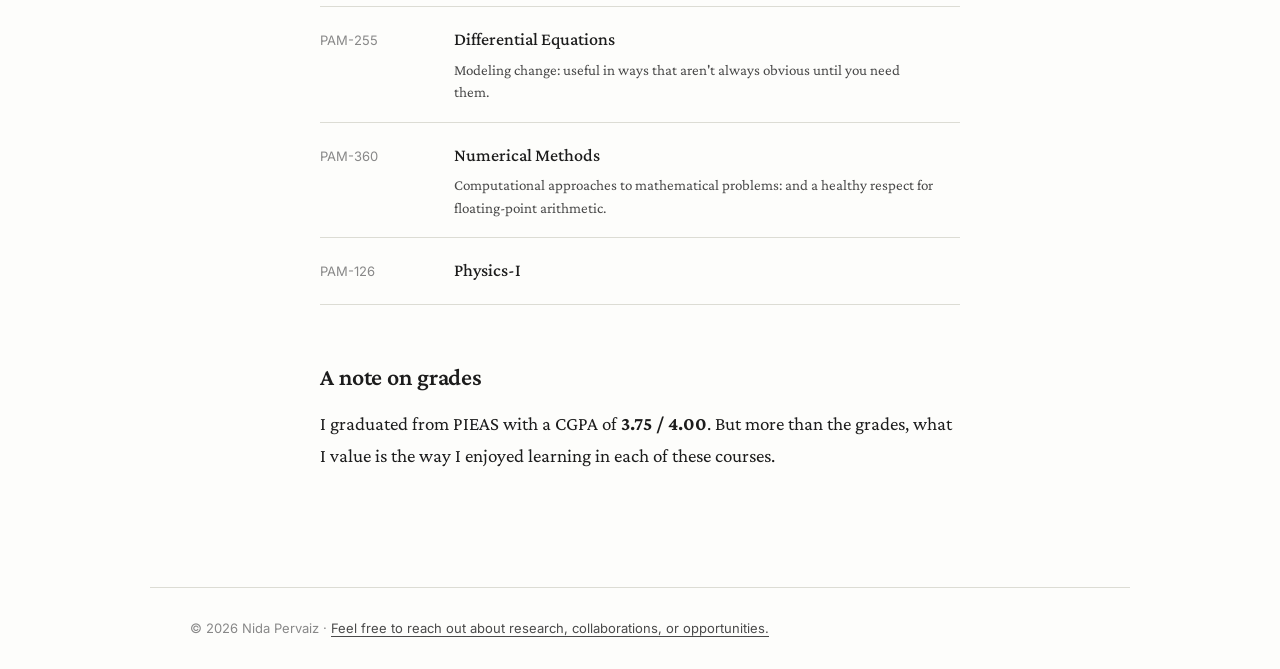
==== commit 6783837d: "Update coursework details and contact information" ====
--- a/courses.html
+++ b/courses.html
@@ -16,50 +16,72 @@
       <li><a href="projects.html">Projects</a></li>
       <li><a href="courses.html" class="active">Courses</a></li>
       <li><a href="hobbies.html">Hobbies</a></li>
-      <li><a href="writing.html">Writing</a></li>
     </ul>
   </nav>
 
   <main>
     <span class="eyebrow fade-up">03 / Coursework</span>
     <h1 class="page-title fade-up">What I've been <em>studying</em>.</h1>
-    <p class="lead fade-up">I'm in my final year of BS Computer and Information Sciences at the <strong>Pakistan Institute of Engineering and Applied Sciences (PIEAS)</strong>. Below is a selection of the courses that have shaped how I think about computing and machine learning.</p>
-
-    <h2>AI, Machine Learning & Computer Vision</h2>
+    <p class="lead fade-up">I'm an M.S. Computer Science student at <strong>Texas A&amp;M University</strong>, College Station (started Fall 2026). Before that, I completed my BS in Computer and Information Sciences at the <strong>Pakistan Institute of Engineering and Applied Sciences (PIEAS)</strong>. Below is a selection of the courses that have shaped how I think about computing and machine learning.</p>
+
+    <h2>Graduate — Texas A&amp;M University</h2>
     <div class="list-block fade-up">
       <div class="list-row">
+        <div class="meta">CSCE 633</div>
+        <div>
+          <div class="title">Machine Learning</div>
+          <div class="desc">Dr. Bobak Mortazavi · Fall 2026</div>
+        </div>
+      </div>
+      <div class="list-row">
+        <div class="meta">CSCE 636</div>
+        <div>
+          <div class="title">Deep Learning</div>
+          <div class="desc">Dr. Anxiao Jiang · Fall 2026</div>
+        </div>
+      </div>
+      <div class="list-row">
+        <div class="meta">CSCE 670</div>
+        <div>
+          <div class="title">Information Storage and Retrieval</div>
+          <div class="desc">Dr. Yu Zhang · Fall 2026</div>
+        </div>
+      </div>
+    </div>
+
+    <h2>Undergraduate — PIEAS</h2>
+
+    <h3>AI, Machine Learning &amp; Computer Vision</h3>
+    <div class="list-block">
+      <div class="list-row">
         <div class="meta">CIS-315</div>
         <div>
           <div class="title">Introduction to Artificial Intelligence</div>
-         
         </div>
       </div>
       <div class="list-row">
         <div class="meta">CIS-452</div>
         <div>
           <div class="title">Fundamentals of Machine Learning</div>
-          
         </div>
       </div>
       <div class="list-row">
         <div class="meta">CIS-428</div>
         <div>
           <div class="title">Introduction to Computer Vision</div>
-          <!-- <div class="desc">Image processing, feature detection, and the bridge from classical CV to modern deep learning approaches. The course that pulled me toward visual computing.</div> -->
         </div>
       </div>
       <div class="list-row">
         <div class="meta">CIS-322</div>
         <div>
           <div class="title">Signal and Image Processing</div>
-         <!-- <div class="desc">Digital signals, filters, and image transformations — the mathematical foundation underneath most of computer vision.</div> -->
         </div>
       </div>
       <div class="list-row">
         <div class="meta">CIS-422</div>
         <div>
           <div class="title">Information Storage and Retrieval</div>
-           <div class="desc">How search engines work: indexing, ranking, and retrieval models. Directly informed my Lumina and RAG projects.</div> 
+          <div class="desc">How search engines work: indexing, ranking, and retrieval models. Directly informed my Lumina and RAG projects.</div>
         </div>
       </div>
       <div class="list-row">
@@ -71,7 +93,7 @@
       </div>
     </div>
 
-    <h2>Core Computer Science</h2>
+    <h3>Core Computer Science</h3>
     <div class="list-block">
       <div class="list-row">
         <div class="meta">CIS-318</div>
@@ -112,39 +134,34 @@
         <div class="meta">CIS-317</div>
         <div>
           <div class="title">Theory of Automata</div>
-        
-        </div>
-      </div>
-    </div>
-
-    <h2>Systems & Software Engineering</h2>
+        </div>
+      </div>
+    </div>
+
+    <h3>Systems &amp; Software Engineering</h3>
     <div class="list-block">
       <div class="list-row">
         <div class="meta">CIS-303</div>
         <div>
           <div class="title">Database Systems</div>
-         <!-- <div class="desc">Relational design, query optimization, and transactions. The plumbing that holds up nearly every application.</div> -->
         </div>
       </div>
       <div class="list-row">
         <div class="meta">CIS-305</div>
         <div>
           <div class="title">Internet Application Development</div>
-         <!-- <div class="desc">Web technologies, full-stack development, and how to ship something people can actually use.</div> -->
         </div>
       </div>
       <div class="list-row">
         <div class="meta">CIS-301</div>
         <div>
           <div class="title">Software Engineering</div>
-        <!--  <div class="desc">Designing software at scale — requirements, architecture, testing, and the parts of building software that aren't writing code.</div> -->
         </div>
       </div>
       <div class="list-row">
         <div class="meta">CIS-304</div>
         <div>
           <div class="title">Computer Security</div>
-         <!-- <div class="desc">Threat models, cryptography, and how to think about the things that can go wrong in a system.</div> -->
         </div>
       </div>
       <div class="list-row">
@@ -170,7 +187,7 @@
       </div>
     </div>
 
-    <h2>Mathematics</h2>
+    <h3>Mathematics</h3>
     <div class="list-block">
       <div class="list-row">
         <div class="meta">PAM-242</div>
@@ -211,18 +228,17 @@
         <div class="meta">PAM-126</div>
         <div>
           <div class="title">Physics-I</div>
-        <!--  <div class="desc">Classical mechanics and waves: a useful mental model for thinking about systems in motion.</div> -->
         </div>
       </div>
     </div>
 
     <h2>A note on grades</h2>
-    <p>I currently hold a CGPA of <strong>3.75 / 4.00</strong> across seven semesters. But more than the grades, what I value is the way I enjoyed learning in each of these courses. </p>
+    <p>I graduated from PIEAS with a CGPA of <strong>3.75 / 4.00</strong>. But more than the grades, what I value is the way I enjoyed learning in each of these courses.</p>
   </main>
 
   <footer>
-    © 2026 Nida Pervaiz · 
-    <a href="mailto:nidapervaiz17@gmail.com">Feel free to reach out about research, collaborations, or opportunities.</a>
+    © 2026 Nida Pervaiz ·
+    <a href="mailto:nida-pervaiz@tamu.edu">Feel free to reach out about research, collaborations, or opportunities.</a>
   </footer>
 
 </body>
